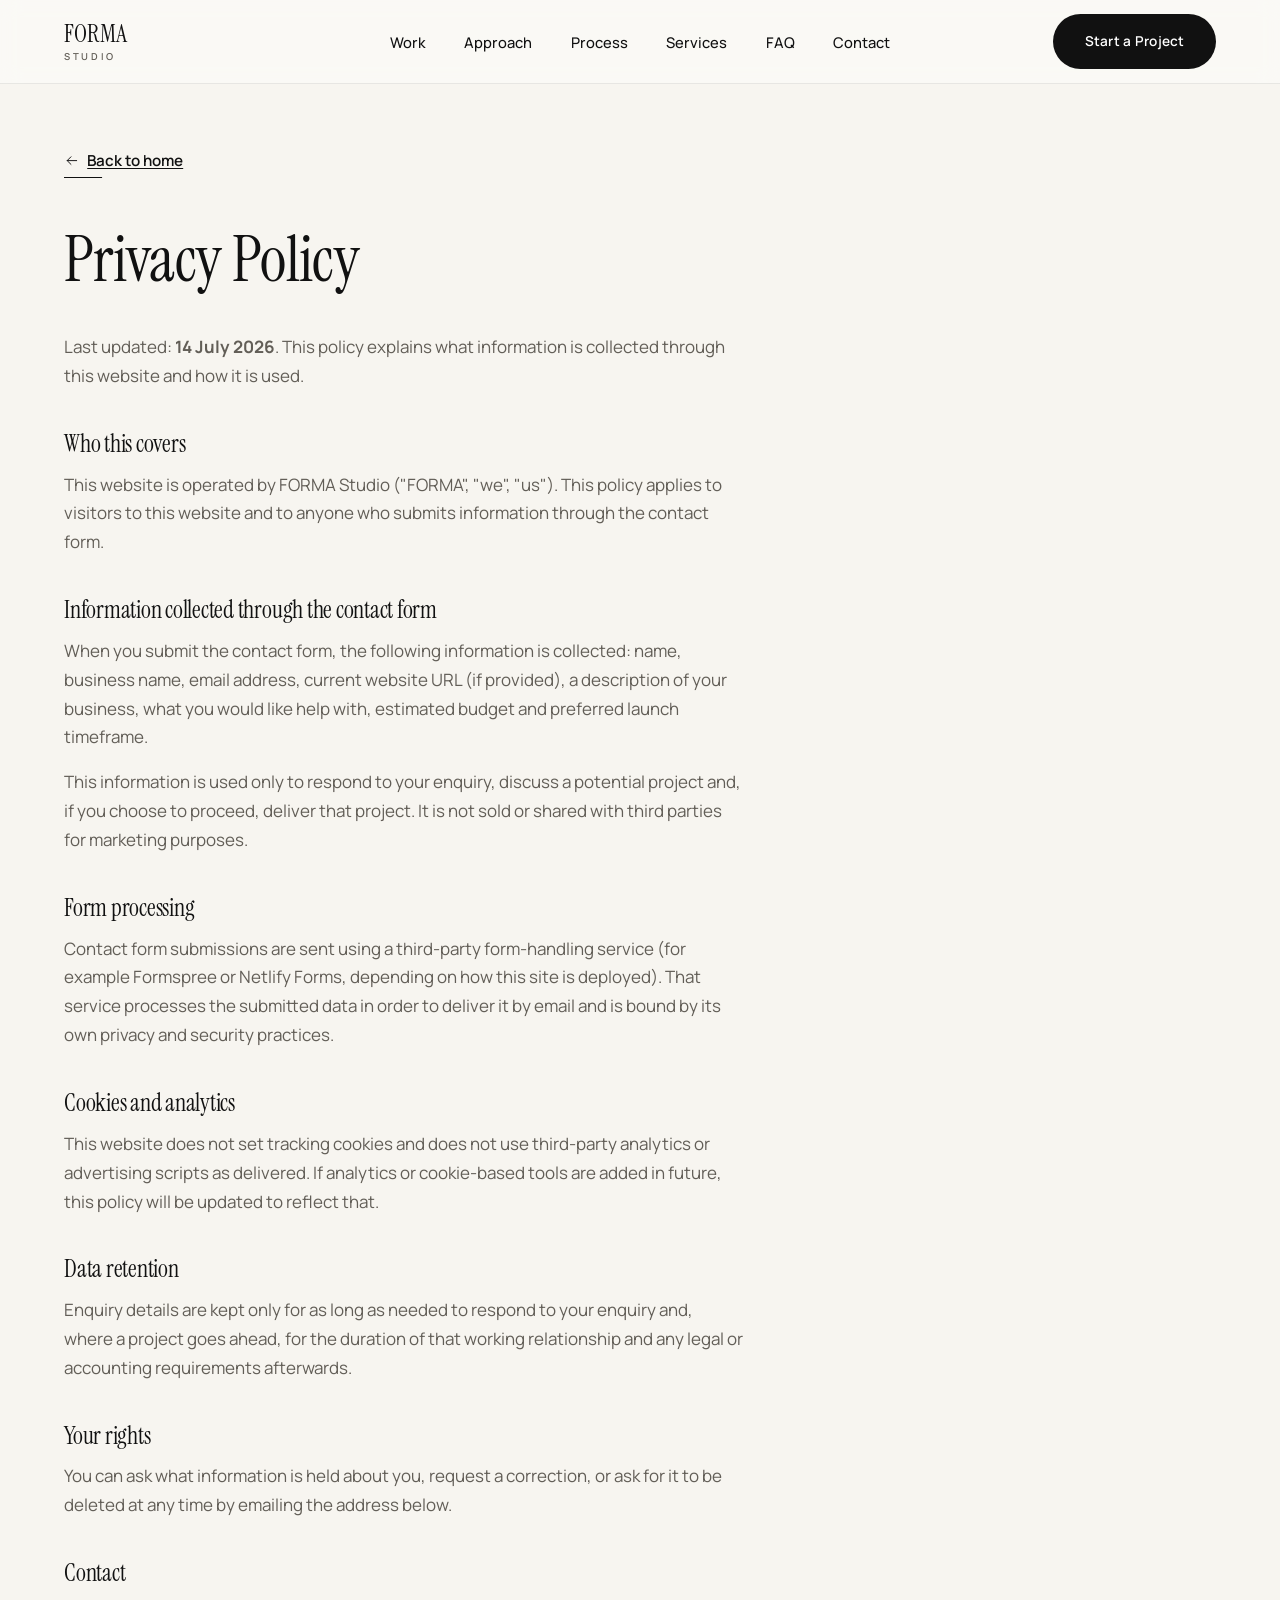
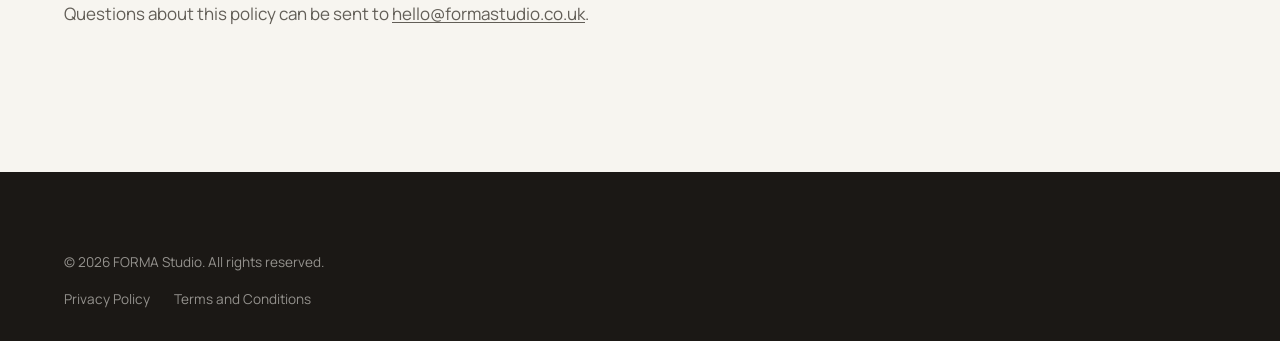
==== privacy.html @ 60ae0080 "Initial commit: FORMA Studio website One-page portfolio site for FORMA Studio, a web design studio." ====
<!doctype html>
<html lang="en">
<head>
  <meta charset="UTF-8">
  <meta name="viewport" content="width=device-width, initial-scale=1">
  <title>Privacy Policy — FORMA Studio</title>
  <meta name="description" content="How FORMA Studio collects and uses information submitted through this website.">
  <link rel="icon" href="data:,">
  <link rel="preconnect" href="https://fonts.googleapis.com">
  <link rel="preconnect" href="https://fonts.gstatic.com" crossorigin>
  <link href="https://fonts.googleapis.com/css2?family=Instrument+Serif:ital@0;1&family=Manrope:wght@400;500;600;700&display=swap" rel="stylesheet">
  <link rel="stylesheet" href="styles/reset.css">
  <link rel="stylesheet" href="styles/variables.css">
  <link rel="stylesheet" href="styles/main.css">
  <link rel="stylesheet" href="styles/responsive.css">
</head>
<body>
  <a class="skip-link" href="#main">Skip to content</a>

  <header class="site-header is-scrolled" data-site-header>
    <div class="container site-header__inner">
      <a href="index.html" class="wordmark">FORMA<span>STUDIO</span></a>
      <nav class="primary-nav" aria-label="Primary">
        <a href="index.html#work">Work</a>
        <a href="index.html#approach">Approach</a>
        <a href="index.html#process">Process</a>
        <a href="index.html#services">Services</a>
        <a href="index.html#faq">FAQ</a>
        <a href="index.html#contact">Contact</a>
      </nav>
      <a href="index.html#contact" class="btn btn-dark header-cta">Start a Project</a>
    </div>
  </header>

  <main id="main" class="legal-page">
    <div class="container">
      <a href="index.html" class="link-underline legal-back">
        <svg viewBox="0 0 24 24" width="16" height="16" fill="none" stroke="currentColor" stroke-width="1.5" stroke-linecap="round" stroke-linejoin="round"><line x1="20" y1="12" x2="5" y2="12"></line><polyline points="11 6 5 12 11 18"></polyline></svg>
        Back to home
      </a>

      <h1>Privacy Policy</h1>
      <p>Last updated: <strong>14 July 2026</strong>. This policy explains what information is collected through this website and how it is used.</p>

      <h2>Who this covers</h2>
      <p>This website is operated by FORMA Studio ("FORMA", "we", "us"). This policy applies to visitors to this website and to anyone who submits information through the contact form.</p>

      <h2>Information collected through the contact form</h2>
      <p>When you submit the contact form, the following information is collected: name, business name, email address, current website URL (if provided), a description of your business, what you would like help with, estimated budget and preferred launch timeframe.</p>
      <p>This information is used only to respond to your enquiry, discuss a potential project and, if you choose to proceed, deliver that project. It is not sold or shared with third parties for marketing purposes.</p>

      <h2>Form processing</h2>
      <p>Contact form submissions are sent using a third-party form-handling service (for example Formspree or Netlify Forms, depending on how this site is deployed). That service processes the submitted data in order to deliver it by email and is bound by its own privacy and security practices. <!-- Update this section if you change the form-handling provider referenced in scripts/main.js --></p>

      <h2>Cookies and analytics</h2>
      <p>This website does not set tracking cookies and does not use third-party analytics or advertising scripts as delivered. If analytics or cookie-based tools are added in future, this policy will be updated to reflect that.</p>

      <h2>Data retention</h2>
      <p>Enquiry details are kept only for as long as needed to respond to your enquiry and, where a project goes ahead, for the duration of that working relationship and any legal or accounting requirements afterwards.</p>

      <h2>Your rights</h2>
      <p>You can ask what information is held about you, request a correction, or ask for it to be deleted at any time by emailing the address below.</p>

      <h2>Contact</h2>
      <p>Questions about this policy can be sent to <a href="mailto:hello@formastudio.co.uk">hello@formastudio.co.uk</a>.</p>
    </div>
  </main>

  <footer class="site-footer">
    <div class="container footer-bottom" style="margin-top: 0; border-top: none; padding-top: 0;">
      <p>© <span data-year>2026</span> FORMA Studio. All rights reserved.</p>
      <div class="footer-legal">
        <a href="privacy.html">Privacy Policy</a>
        <a href="terms.html">Terms and Conditions</a>
      </div>
    </div>
  </footer>

  <script>
    document.querySelector("[data-year]").textContent = String(new Date().getFullYear());
  </script>
</body>
</html>
---- styles/variables.css ----
:root {
  /* Colour system */
  --bg: #f7f5f0;
  --bg-soft: #fbfaf7;
  --surface: #ffffff;
  --text: #111111;
  --text-muted: #625e57;
  --line: rgba(17, 17, 17, 0.14);
  --line-soft: rgba(17, 17, 17, 0.08);
  --warm: #b7a58f;
  --warm-light: #ddd1c2;
  --button-dark: #111111;
  --button-light: #ffffff;

  /* Dark section (used sparingly, e.g. footer accent / final CTA overlay) */
  --ink: #1b1815;
  --ink-soft: #2a2622;

  /* Typography */
  --font-serif: "Instrument Serif", "Iowan Old Style", Georgia, serif;
  --font-sans: "Manrope", -apple-system, BlinkMacSystemFont, "Segoe UI", sans-serif;

  /* Fluid type scale */
  --fs-hero: clamp(3rem, 13vw, 4.8rem);
  --fs-heading: clamp(2.8rem, 4.8vw, 5.2rem);
  --fs-body: 1.0625rem;
  --fs-label: 0.74rem;

  /* Spacing rhythm */
  --space-section: clamp(5rem, 10vw, 9rem);
  --space-gutter: clamp(1.5rem, 5vw, 4rem);
  --container-max: 1440px;

  /* Motion */
  --ease: cubic-bezier(0.22, 1, 0.36, 1);
  --dur-fast: 0.25s;
  --dur-med: 0.5s;
  --dur-slow: 0.9s;

  /* Radius */
  --radius-sm: 4px;
  --radius-md: 8px;
}

@media (min-width: 900px) {
  :root {
    /* Kept shorter than the initial editorial suggestion (7.8rem) so the
       primary CTA still fits within the viewport on common desktop
       heights without scrolling. */
    --fs-hero: clamp(3.4rem, 4.6vw, 5.6rem);
  }
}
---- styles/main.css ----
/* =========================================================
   FORMA Studio — main.css
   Mobile-first base styles. Breakpoint overrides live in
   responsive.css.
   ========================================================= */

@font-face {
  font-family: "Instrument Serif";
  src: local("Instrument Serif");
  font-display: swap;
}

html {
  background: var(--bg);
}

body {
  background: var(--bg);
  color: var(--text);
  font-family: var(--font-sans);
  font-size: var(--fs-body);
  font-weight: 400;
}

.container {
  width: 100%;
  max-width: var(--container-max);
  margin-inline: auto;
  padding-inline: var(--space-gutter);
}

section {
  position: relative;
}

img {
  object-fit: cover;
}

/* ---------- Typography helpers ---------- */

.label {
  display: inline-flex;
  align-items: center;
  gap: 0.6em;
  font-family: var(--font-sans);
  font-size: var(--fs-label);
  font-weight: 600;
  letter-spacing: 0.14em;
  text-transform: uppercase;
  color: var(--text-muted);
}

.label::before {
  content: "";
  width: 1.6em;
  height: 1px;
  background: var(--warm);
  display: inline-block;
}

h1, h2, h3, h4 {
  font-family: var(--font-serif);
  font-weight: 400;
  line-height: 1.05;
  letter-spacing: -0.01em;
}

.serif-italic {
  font-style: italic;
}

.section-heading {
  font-size: var(--fs-heading);
  max-width: 18ch;
}

.section-intro {
  display: flex;
  flex-direction: column;
  gap: 1.5rem;
  margin-bottom: clamp(2.5rem, 6vw, 4.5rem);
}

.section-body {
  max-width: 42ch;
  color: var(--text-muted);
  font-size: 1.05rem;
  line-height: 1.65;
}

/* ---------- Buttons & links ---------- */

.btn {
  display: inline-flex;
  align-items: center;
  justify-content: center;
  gap: 0.6rem;
  padding: 1rem 1.9rem;
  border-radius: 999px;
  font-size: 0.85rem;
  font-weight: 600;
  letter-spacing: 0.02em;
  min-height: 44px;
  white-space: nowrap;
  transition: background-color var(--dur-fast) var(--ease), color var(--dur-fast) var(--ease), transform var(--dur-fast) var(--ease), border-color var(--dur-fast) var(--ease);
  border: 1px solid transparent;
}

.btn svg {
  width: 1.05em;
  height: 1.05em;
  transition: transform var(--dur-fast) var(--ease);
}

.btn:hover svg {
  transform: translateX(3px);
}

.btn-dark {
  background: var(--button-dark);
  color: var(--button-light);
}

.btn-dark:hover {
  background: #2b2b2b;
}

.btn-outline {
  background: transparent;
  color: var(--text);
  border-color: var(--line);
}

.btn-outline:hover {
  border-color: var(--text);
  background: var(--surface);
}

.link-underline {
  position: relative;
  display: inline-flex;
  align-items: center;
  gap: 0.5rem;
  font-weight: 600;
  font-size: 0.95rem;
  padding-block: 0.35rem;
}

.link-underline::after {
  content: "";
  position: absolute;
  left: 0;
  bottom: 0;
  height: 1px;
  width: 100%;
  background: currentColor;
  transform: scaleX(0.32);
  transform-origin: left;
  transition: transform var(--dur-fast) var(--ease);
}

.link-underline:hover::after,
.link-underline:focus-visible::after {
  transform: scaleX(1);
}

.link-underline svg {
  width: 1em;
  height: 1em;
  transition: transform var(--dur-fast) var(--ease);
}

.link-underline:hover svg {
  transform: translateX(3px);
}

/* ---------- Focus states ---------- */

a:focus-visible,
button:focus-visible,
input:focus-visible,
textarea:focus-visible,
select:focus-visible,
[tabindex]:focus-visible {
  outline: 2px solid var(--text);
  outline-offset: 3px;
  border-radius: 2px;
}

.skip-link {
  position: absolute;
  left: 1rem;
  top: -60px;
  background: var(--text);
  color: var(--button-light);
  padding: 0.75rem 1.25rem;
  border-radius: var(--radius-sm);
  z-index: 1000;
  transition: top var(--dur-fast) var(--ease);
}

.skip-link:focus {
  top: 1rem;
}

/* ---------- Reveal-on-scroll ---------- */

.reveal {
  opacity: 0;
  transform: translateY(24px);
  transition: opacity 0.8s var(--ease), transform 0.8s var(--ease);
}

.reveal.is-visible {
  opacity: 1;
  transform: translateY(0);
}

@media (prefers-reduced-motion: reduce) {
  .reveal {
    opacity: 1;
    transform: none;
    transition: none;
  }
}

/* =========================================================
   Header
   ========================================================= */

.site-header {
  position: fixed;
  inset-inline: 0;
  top: 0;
  z-index: 500;
  padding-block: 1.4rem;
  transition: padding-block var(--dur-fast) var(--ease), background-color var(--dur-fast) var(--ease), border-color var(--dur-fast) var(--ease), backdrop-filter var(--dur-fast) var(--ease);
  border-bottom: 1px solid transparent;
}

.site-header.is-scrolled {
  background: rgba(251, 250, 247, 0.82);
  backdrop-filter: blur(10px) saturate(1.1);
  -webkit-backdrop-filter: blur(10px) saturate(1.1);
  border-bottom-color: var(--line-soft);
  padding-block: 0.9rem;
}

.site-header__inner {
  display: flex;
  align-items: center;
  justify-content: space-between;
  gap: 1rem;
}

.wordmark {
  font-family: var(--font-serif);
  font-size: 1.5rem;
  line-height: 1;
  letter-spacing: 0.01em;
}

.wordmark span {
  display: block;
  font-family: var(--font-sans);
  font-size: 0.6rem;
  font-weight: 600;
  letter-spacing: 0.28em;
  color: var(--text-muted);
  margin-top: 0.35rem;
}

.primary-nav {
  display: none;
}

.header-cta {
  display: none;
}

.menu-toggle {
  display: inline-flex;
  align-items: center;
  justify-content: center;
  width: 44px;
  height: 44px;
  color: var(--text);
}

.menu-toggle svg {
  width: 22px;
  height: 22px;
}

/* ---------- Mobile menu ---------- */

.mobile-menu {
  position: fixed;
  inset: 0;
  z-index: 900;
  background: var(--bg-soft);
  display: flex;
  flex-direction: column;
  justify-content: space-between;
  padding: 1.4rem var(--space-gutter) 2.5rem;
  transform: translateY(-100%);
  visibility: hidden;
  pointer-events: none;
  transition: transform var(--dur-med) var(--ease), visibility 0s linear var(--dur-med);
}

.mobile-menu.is-open {
  transform: translateY(0);
  visibility: visible;
  pointer-events: auto;
  transition: transform var(--dur-med) var(--ease), visibility 0s linear 0s;
}

@media (prefers-reduced-motion: reduce) {
  .mobile-menu {
    transition: none;
  }
}

.mobile-menu__top {
  display: flex;
  align-items: center;
  justify-content: space-between;
}

.mobile-menu__close {
  width: 44px;
  height: 44px;
  display: inline-flex;
  align-items: center;
  justify-content: center;
}

.mobile-menu__close svg {
  width: 22px;
  height: 22px;
}

.mobile-menu__nav {
  display: flex;
  flex-direction: column;
  align-items: flex-start;
  gap: 0.4rem;
  margin-block: auto;
  padding-block: 2rem;
}

.mobile-menu__nav a {
  font-family: var(--font-serif);
  font-size: clamp(2.2rem, 10vw, 3rem);
  padding-block: 0.3rem;
  display: inline-block;
}

.mobile-menu__foot {
  display: flex;
  flex-direction: column;
  align-items: flex-start;
  gap: 1.5rem;
  border-top: 1px solid var(--line-soft);
  padding-top: 1.75rem;
}

.mobile-menu__email {
  font-size: 1.05rem;
  font-weight: 600;
}

body.menu-open {
  overflow: hidden;
}

/* =========================================================
   Hero
   ========================================================= */

.hero {
  position: relative;
  padding-top: clamp(5.5rem, 14vw, 7rem);
  padding-bottom: clamp(2rem, 6vw, 3rem);
  overflow: hidden;
  min-height: 90svh;
  display: flex;
  align-items: center;
}

.hero__grid {
  display: flex;
  flex-direction: column;
  gap: clamp(2rem, 6vw, 3rem);
  width: 100%;
}

.hero__copy {
  position: relative;
  z-index: 3;
  display: flex;
  flex-direction: column;
  align-items: flex-start;
  gap: 1.25rem;
}

.hero__headline {
  font-size: var(--fs-hero);
  line-height: 1.02;
}

.hero__body {
  max-width: 34ch;
  color: var(--text-muted);
  font-size: 1.1rem;
  line-height: 1.6;
}

.hero__actions {
  display: flex;
  flex-direction: column;
  align-items: flex-start;
  gap: 1.25rem;
  margin-top: 0.5rem;
}

.hero__visual {
  position: relative;
  z-index: 1;
  width: 100%;
}

.hero__branch {
  position: absolute;
  top: -12%;
  left: -18%;
  width: 145%;
  max-width: none;
  opacity: 0.4;
  mix-blend-mode: multiply;
  pointer-events: none;
  z-index: 0;
  will-change: transform;
  transition: transform 0.6s var(--ease);
  /* Fade the edges so the section's overflow:hidden boundary never
     shows as a hard cut through the texture. */
  -webkit-mask-image: linear-gradient(to bottom, transparent, black 18%, black 82%, transparent);
  mask-image: linear-gradient(to bottom, transparent, black 18%, black 82%, transparent);
}

/* Hero visual: project screenshots presented as a leaning framed
   print, rather than a device mockup. */

.hero-plate {
  position: relative;
  width: 100%;
}

.hero-plate__frame {
  position: relative;
  z-index: 1;
  background: var(--surface);
  padding: 12px;
  border-radius: var(--radius-md);
  border: 1px solid var(--line-soft);
  box-shadow: 0 40px 70px -36px rgba(17, 17, 17, 0.32), 0 10px 24px -14px rgba(17, 17, 17, 0.16);
  transform: rotate(-0.6deg);
  transition: transform 0.9s var(--ease);
}

.hero-plate__inner {
  position: relative;
  width: 100%;
  aspect-ratio: 1920 / 1200;
  overflow: hidden;
  border-radius: calc(var(--radius-md) - 4px);
  background: #0c0c0c;
}

.hero-plate__slide {
  position: absolute;
  inset: 0;
  width: 100%;
  height: 100%;
  object-fit: cover;
  opacity: 0;
  transform: scale(1.02) translateY(6px);
  transition: opacity 0.9s var(--ease), transform 0.9s var(--ease);
}

.hero-plate__slide.is-active {
  opacity: 1;
  transform: scale(1) translateY(0);
  animation: plate-drift 4s linear forwards;
}

@keyframes plate-drift {
  from { transform: scale(1) translateY(0); }
  to { transform: scale(1.012) translateY(0); }
}

@media (prefers-reduced-motion: reduce) {
  .hero-plate__slide.is-active {
    animation: none;
  }
}

.hero-plate__caption {
  margin-top: 1.25rem;
  font-size: 0.85rem;
  color: var(--text-muted);
  min-height: 1.4em;
}

.hero-plate__caption .hero-plate__caption-name {
  font-family: var(--font-serif);
  font-style: italic;
  color: var(--text);
  font-size: 1.15em;
  margin-right: 0.4em;
}

.carousel-dots {
  display: flex;
  gap: 0.6rem;
  margin-top: 1.5rem;
  justify-content: center;
}

.carousel-dots button {
  width: 44px;
  height: 44px;
  display: inline-flex;
  align-items: center;
  justify-content: center;
}

.carousel-dots button span {
  width: 7px;
  height: 7px;
  border-radius: 50%;
  background: var(--line);
  transition: background-color var(--dur-fast) var(--ease), transform var(--dur-fast) var(--ease);
  display: block;
}

.carousel-dots button[aria-current="true"] span {
  background: var(--text);
  transform: scale(1.3);
}

/* =========================================================
   Selected Work / Portfolio
   ========================================================= */

.work-section {
  padding-block: var(--space-section);
}

.work-header {
  display: flex;
  flex-direction: column;
  gap: 2rem;
  margin-bottom: clamp(2.5rem, 6vw, 3.5rem);
}

.work-nav {
  display: none;
}

.work-track-wrap {
  position: relative;
  max-width: var(--container-max);
  margin-inline: auto;
  padding-inline: var(--space-gutter);
}

.work-track {
  display: flex;
  flex-direction: column;
  gap: 2.75rem;
}

.work-card {
  position: relative;
  display: block;
  color: inherit;
}

.work-card__media {
  position: relative;
  overflow: hidden;
  border-radius: var(--radius-md);
  background: var(--surface);
  border: 1px solid var(--line-soft);
}

.work-card__media img {
  width: 100%;
  height: 100%;
  object-fit: cover;
  transition: transform 0.7s var(--ease);
}

.work-card:hover .work-card__media img {
  transform: scale(1.035);
}

.work-card--desktop .work-card__media {
  aspect-ratio: 16 / 10;
}

.work-card--mobile .work-card__media {
  aspect-ratio: 3 / 4;
  max-width: 78%;
}

.work-card__meta {
  display: flex;
  align-items: flex-end;
  justify-content: space-between;
  gap: 1rem;
  margin-top: 1.1rem;
}

.work-card__index {
  font-family: var(--font-serif);
  font-size: 1.3rem;
  color: var(--warm);
}

.work-card__title {
  font-family: var(--font-serif);
  font-size: 1.6rem;
  margin-top: 0.2rem;
  transition: transform var(--dur-fast) var(--ease);
}

.work-card:hover .work-card__title {
  transform: translateX(4px);
}

.work-card__industry {
  color: var(--text-muted);
  font-size: 0.92rem;
  margin-top: 0.15rem;
}

.work-card__tag {
  font-size: var(--fs-label);
  letter-spacing: 0.1em;
  text-transform: uppercase;
  color: var(--text-muted);
  margin-top: 0.5rem;
  display: block;
}

.work-card__arrow {
  width: 44px;
  height: 44px;
  border-radius: 50%;
  border: 1px solid var(--line);
  display: inline-flex;
  align-items: center;
  justify-content: center;
  flex-shrink: 0;
  transition: transform var(--dur-fast) var(--ease), border-color var(--dur-fast) var(--ease), background-color var(--dur-fast) var(--ease);
}

.work-card__arrow svg {
  width: 18px;
  height: 18px;
}

.work-card:hover .work-card__arrow {
  transform: translateX(3px);
  border-color: var(--text);
  background: var(--text);
  color: var(--button-light);
}

/* =========================================================
   Approach
   ========================================================= */

.approach-section {
  padding-block: var(--space-section);
  background: var(--bg-soft);
  position: relative;
}

.approach-texture {
  position: absolute;
  inset: 0;
  opacity: 0.05;
  object-fit: cover;
  pointer-events: none;
}

.approach-grid {
  position: relative;
  display: flex;
  flex-direction: column;
  gap: 3rem;
}

.approach-statement {
  max-width: 26ch;
}

.approach-statement .section-body {
  margin-top: 1.5rem;
}

.approach-list {
  display: flex;
  flex-direction: column;
}

.approach-item {
  display: flex;
  gap: 1.5rem;
  padding-block: 1.75rem;
  border-top: 1px solid var(--line-soft);
}

.approach-item:last-child {
  border-bottom: 1px solid var(--line-soft);
}

.approach-item__index {
  font-family: var(--font-serif);
  font-size: 1.4rem;
  color: var(--warm);
  min-width: 2.4ch;
}

.approach-item__title {
  font-family: var(--font-serif);
  font-size: 1.3rem;
  margin-bottom: 0.4rem;
  display: flex;
  align-items: center;
  gap: 0.6rem;
}

.approach-item__icon {
  display: inline-flex;
  color: var(--warm);
  flex-shrink: 0;
}

.approach-item__icon svg {
  width: 18px;
  height: 18px;
}

.approach-item__text {
  color: var(--text-muted);
  max-width: 40ch;
}

/* =========================================================
   Visual proof / collage
   ========================================================= */

.proof-section {
  padding-block: var(--space-section);
  overflow: hidden;
}

.proof-intro {
  display: flex;
  flex-direction: column;
  gap: 1.5rem;
  max-width: 40rem;
  margin-bottom: clamp(3rem, 8vw, 5rem);
}

.section-body--wide {
  max-width: 52ch;
}

.proof-collage {
  position: relative;
  display: flex;
  flex-direction: column;
  gap: 1.75rem;
}

.proof-collage__item {
  position: relative;
  border-radius: var(--radius-md);
  overflow: hidden;
  box-shadow: 0 30px 60px -30px rgba(17, 17, 17, 0.28);
  border: 1px solid var(--line-soft);
}

.proof-collage__item img {
  width: 100%;
  display: block;
}

.proof-branch {
  position: absolute;
  top: -10%;
  right: -20%;
  width: 90%;
  opacity: 0.28;
  mix-blend-mode: multiply;
  pointer-events: none;
  z-index: -1;
}

/* =========================================================
   Process
   ========================================================= */

.process-section {
  padding-block: var(--space-section);
}

.process-timeline {
  display: flex;
  flex-direction: column;
}

.process-step {
  display: flex;
  gap: 1.5rem;
  position: relative;
  padding-bottom: 2.75rem;
}

.process-step::before {
  content: "";
  position: absolute;
  left: 22px;
  top: 52px;
  bottom: 0;
  width: 1px;
  background: var(--line);
}

.process-step:last-child::before {
  display: none;
}

.process-step:last-child {
  padding-bottom: 0;
}

.process-step__marker {
  width: 44px;
  height: 44px;
  border-radius: 50%;
  border: 1px solid var(--line);
  display: flex;
  align-items: center;
  justify-content: center;
  font-family: var(--font-serif);
  font-size: 1.1rem;
  flex-shrink: 0;
  background: var(--bg);
  z-index: 1;
}

.process-step__title {
  font-family: var(--font-serif);
  font-size: 1.5rem;
  margin-bottom: 0.4rem;
  display: flex;
  align-items: center;
  gap: 0.6rem;
}

.process-step__icon {
  display: inline-flex;
  color: var(--warm);
  flex-shrink: 0;
}

.process-step__icon svg {
  width: 17px;
  height: 17px;
}

.process-step__text {
  color: var(--text-muted);
  max-width: 46ch;
}

/* =========================================================
   Services
   ========================================================= */

.services-section {
  padding-block: var(--space-section);
  background: var(--bg-soft);
}

.services-columns {
  display: flex;
  flex-direction: column;
  gap: 0;
}

.services-list {
  border-top: 1px solid var(--line-soft);
}

.services-list li {
  padding: 1.15rem 0;
  border-bottom: 1px solid var(--line-soft);
  display: flex;
  align-items: center;
  justify-content: space-between;
  font-family: var(--font-serif);
  font-size: 1.25rem;
  gap: 1rem;
}

.services-list li span {
  font-family: var(--font-sans);
  font-size: var(--fs-label);
  color: var(--text-muted);
  letter-spacing: 0.06em;
}

.services-note {
  margin-top: 2rem;
  color: var(--text-muted);
  max-width: 48ch;
  font-size: 0.95rem;
}

/* =========================================================
   Working together
   ========================================================= */

.together-section {
  padding-block: var(--space-section);
}

.together-grid {
  display: flex;
  flex-direction: column;
  gap: 3rem;
}

.together-item {
  border-top: 1px solid var(--line-soft);
  padding-top: 2rem;
}

.together-item:last-child {
  border-bottom: 1px solid var(--line-soft);
  padding-bottom: 2rem;
}

.together-item__title {
  font-family: var(--font-serif);
  font-size: clamp(1.8rem, 3vw, 2.4rem);
  max-width: 16ch;
  margin-bottom: 0.75rem;
}

.together-item__text {
  color: var(--text-muted);
  max-width: 44ch;
  font-size: 1.05rem;
}

/* =========================================================
   FAQ
   ========================================================= */

.faq-section {
  padding-block: var(--space-section);
  background: var(--bg-soft);
}

.faq-list {
  border-top: 1px solid var(--line-soft);
  max-width: 52rem;
}

.faq-item {
  border-bottom: 1px solid var(--line-soft);
}

.faq-item__question {
  width: 100%;
  display: flex;
  align-items: center;
  justify-content: space-between;
  gap: 1.5rem;
  padding-block: 1.5rem;
  text-align: left;
  font-family: var(--font-serif);
  font-size: 1.25rem;
  min-height: 44px;
}

.faq-item__icon {
  width: 32px;
  height: 32px;
  border-radius: 50%;
  border: 1px solid var(--line);
  display: inline-flex;
  align-items: center;
  justify-content: center;
  flex-shrink: 0;
  transition: transform var(--dur-fast) var(--ease), background-color var(--dur-fast) var(--ease), color var(--dur-fast) var(--ease);
}

.faq-item__icon svg {
  width: 16px;
  height: 16px;
  transition: transform var(--dur-fast) var(--ease);
}

.faq-item__question[aria-expanded="true"] .faq-item__icon {
  background: var(--text);
  color: var(--button-light);
}

.faq-item__question[aria-expanded="true"] .faq-item__icon svg {
  transform: rotate(180deg);
}

.faq-item__panel {
  display: grid;
  grid-template-rows: 0fr;
  transition: grid-template-rows var(--dur-med) var(--ease);
}

.faq-item__panel[data-open="true"] {
  grid-template-rows: 1fr;
}

.faq-item__panel-inner {
  overflow: hidden;
}

.faq-item__answer {
  color: var(--text-muted);
  max-width: 60ch;
  padding-bottom: 1.6rem;
  font-size: 1rem;
  line-height: 1.65;
}

@media (prefers-reduced-motion: reduce) {
  .faq-item__panel {
    transition: none;
  }
}

/* =========================================================
   Final CTA
   ========================================================= */

.cta-section {
  padding-block: var(--space-section);
  overflow: hidden;
}

.cta-grid {
  display: flex;
  flex-direction: column;
  gap: 3rem;
}

.cta-copy {
  display: flex;
  flex-direction: column;
  gap: 1.5rem;
  align-items: flex-start;
}

.cta-heading {
  font-size: var(--fs-heading);
}

.cta-body {
  max-width: 40ch;
  color: var(--text-muted);
  font-size: 1.1rem;
}

.cta-email {
  font-family: var(--font-serif);
  font-size: 1.4rem;
}

.cta-visual {
  position: relative;
  border-radius: var(--radius-md);
  overflow: hidden;
}

.cta-visual img {
  width: 100%;
  display: block;
}

/* ---------- Contact form ---------- */

.contact-form-intro {
  max-width: 50rem;
  margin-inline: auto;
  margin-top: clamp(3.5rem, 8vw, 5rem);
  padding-top: clamp(3rem, 7vw, 4rem);
  border-top: 1px solid var(--line-soft);
  text-align: center;
}

.contact-form-intro .label {
  justify-content: center;
}

.contact-form-heading {
  font-family: var(--font-serif);
  font-size: clamp(1.8rem, 3vw, 2.4rem);
  margin-top: 0.75rem;
}

.contact-form {
  margin-top: 2rem;
  margin-inline: auto;
  max-width: 50rem;
  background: var(--surface);
  border: 1px solid var(--line-soft);
  border-radius: var(--radius-md);
  padding: clamp(1.5rem, 4vw, 2.75rem);
  box-shadow: 0 30px 60px -40px rgba(17, 17, 17, 0.18);
  display: grid;
  grid-template-columns: 1fr;
  gap: 1.4rem;
}

.form-row {
  display: grid;
  grid-template-columns: 1fr;
  gap: 1.4rem;
}

.form-field {
  display: flex;
  flex-direction: column;
  gap: 0.5rem;
}

.form-field label {
  font-size: 0.85rem;
  font-weight: 600;
  letter-spacing: 0.02em;
}

.form-field .optional {
  color: var(--text-muted);
  font-weight: 400;
}

.form-field input,
.form-field textarea,
.form-field select {
  background: var(--bg-soft);
  border: 1px solid var(--line);
  border-radius: var(--radius-sm);
  padding: 0.85rem 1rem;
  min-height: 48px;
  font-size: 1rem;
  width: 100%;
  transition: border-color var(--dur-fast) var(--ease), background-color var(--dur-fast) var(--ease);
}

.form-field textarea {
  min-height: 110px;
  resize: vertical;
}

.form-field input:focus,
.form-field textarea:focus,
.form-field select:focus {
  background: var(--surface);
  border-color: var(--text);
}

.form-field.has-error input,
.form-field.has-error textarea,
.form-field.has-error select {
  border-color: #9c3b2e;
}

.form-error {
  font-size: 0.82rem;
  color: #9c3b2e;
  display: none;
}

.form-field.has-error .form-error {
  display: block;
}

.budget-group {
  display: flex;
  flex-wrap: wrap;
  gap: 0.6rem;
}

.budget-group input[type="radio"] {
  position: absolute;
  opacity: 0;
  width: 1px;
  height: 1px;
}

.budget-group label {
  border: 1px solid var(--line);
  border-radius: 999px;
  padding: 0.6rem 1.1rem;
  font-size: 0.85rem;
  font-weight: 500;
  cursor: pointer;
  min-height: 44px;
  display: inline-flex;
  align-items: center;
  transition: border-color var(--dur-fast) var(--ease), background-color var(--dur-fast) var(--ease);
}

.budget-group input[type="radio"]:checked + label {
  border-color: var(--text);
  background: var(--text);
  color: var(--button-light);
}

.budget-group input[type="radio"]:focus-visible + label {
  outline: 2px solid var(--text);
  outline-offset: 2px;
}

.honeypot-field {
  position: absolute;
  left: -9999px;
  width: 1px;
  height: 1px;
  overflow: hidden;
}

.form-submit-row {
  display: flex;
  flex-direction: column;
  align-items: flex-start;
  gap: 1.1rem;
  margin-top: 0.5rem;
}

.form-status {
  display: none;
  align-items: flex-start;
  gap: 0.65rem;
  width: 100%;
  font-size: 0.92rem;
  line-height: 1.55;
  padding: 0.9rem 1.1rem;
  border-radius: var(--radius-sm);
  border: 1px solid var(--line-soft);
  background: var(--bg-soft);
  color: var(--text-muted);
}

.form-status:not(:empty) {
  display: flex;
}

.form-status svg {
  width: 18px;
  height: 18px;
  flex-shrink: 0;
  margin-top: 0.1em;
}

.form-status[data-state="loading"] svg {
  animation: spin 0.9s linear infinite;
}

.form-status[data-state="error"] {
  color: #9c3b2e;
  background: rgba(156, 59, 46, 0.07);
  border-color: rgba(156, 59, 46, 0.22);
}

.form-status[data-state="success"] {
  color: #3c5c3a;
  background: rgba(60, 92, 58, 0.08);
  border-color: rgba(60, 92, 58, 0.24);
}

@media (prefers-reduced-motion: reduce) {
  .form-status[data-state="loading"] svg {
    animation: none;
  }
}

.btn[disabled] {
  opacity: 0.6;
  cursor: progress;
}

@keyframes spin {
  to { transform: rotate(360deg); }
}

/* =========================================================
   Footer
   ========================================================= */

.site-footer {
  background: var(--ink);
  color: rgba(247, 245, 240, 0.86);
  padding-block: clamp(3.5rem, 8vw, 5rem) 2rem;
}

.footer-grid {
  display: flex;
  flex-direction: column;
  gap: 3rem;
}

.footer-brand .wordmark {
  color: #fff;
}

.footer-brand .wordmark span {
  color: rgba(247, 245, 240, 0.55);
}

.footer-tagline {
  margin-top: 1rem;
  color: rgba(247, 245, 240, 0.6);
  max-width: 32ch;
}

.footer-nav {
  display: flex;
  flex-direction: column;
  gap: 0.85rem;
}

.footer-nav a {
  font-size: 0.98rem;
  transition: opacity var(--dur-fast) var(--ease);
}

.footer-nav a:hover {
  opacity: 0.7;
}

.footer-social {
  display: flex;
  gap: 0.9rem;
}

.footer-social a {
  width: 44px;
  height: 44px;
  border: 1px solid rgba(247, 245, 240, 0.25);
  border-radius: 50%;
  display: inline-flex;
  align-items: center;
  justify-content: center;
  transition: border-color var(--dur-fast) var(--ease), background-color var(--dur-fast) var(--ease);
}

.footer-social a:hover {
  border-color: rgba(247, 245, 240, 0.7);
  background: rgba(247, 245, 240, 0.08);
}

.footer-social svg {
  width: 18px;
  height: 18px;
}

.footer-contact {
  color: rgba(247, 245, 240, 0.75);
  font-size: 0.95rem;
  line-height: 1.8;
}

.footer-bottom {
  display: flex;
  flex-direction: column;
  gap: 1rem;
  border-top: 1px solid rgba(247, 245, 240, 0.14);
  margin-top: 3rem;
  padding-top: 1.75rem;
  font-size: 0.85rem;
  color: rgba(247, 245, 240, 0.55);
}

.footer-legal {
  display: flex;
  gap: 1.5rem;
}

.footer-legal a:hover {
  color: #fff;
}

/* =========================================================
   Legal pages (privacy / terms)
   ========================================================= */

.legal-page {
  padding-top: clamp(7rem, 18vw, 9rem);
  padding-bottom: var(--space-section);
}

.legal-page h1 {
  font-size: clamp(2.6rem, 6vw, 4rem);
  margin-bottom: 2.5rem;
}

.legal-page h2 {
  font-size: 1.5rem;
  margin-top: 2.5rem;
  margin-bottom: 0.9rem;
}

.legal-page p,
.legal-page li {
  color: var(--text-muted);
  max-width: 68ch;
  margin-bottom: 1rem;
  line-height: 1.7;
}

.legal-page ul {
  list-style: disc;
  padding-left: 1.4rem;
}

.legal-page a {
  text-decoration: underline;
  text-underline-offset: 2px;
}

.legal-back {
  margin-bottom: 3rem;
  display: inline-flex;
}
---- styles/responsive.css ----
/* =========================================================
   FORMA Studio — responsive.css
   Breakpoint overrides on top of the mobile-first base in
   main.css.
   ========================================================= */

/* ---------- Small phones: tighten gutters ---------- */
@media (max-width: 380px) {
  .hero__headline {
    font-size: clamp(2.6rem, 15vw, 3.4rem);
  }
}

/* ---------- Tablet and up (768px) ---------- */
@media (min-width: 768px) {
  .form-row {
    grid-template-columns: 1fr 1fr;
  }

  .work-card--mobile .work-card__media {
    max-width: 55%;
  }

  .hero__actions {
    flex-direction: row;
    align-items: center;
  }

  .services-columns {
    flex-direction: row;
    gap: 3rem;
  }

  .services-list {
    flex: 1;
  }
}

/* ---------- Desktop (1024px) ---------- */
@media (min-width: 1024px) {
  .site-header__inner {
    display: grid;
    grid-template-columns: 1fr auto 1fr;
    align-items: center;
  }

  .primary-nav {
    display: flex;
    justify-self: center;
    gap: 2.4rem;
  }

  .primary-nav a {
    position: relative;
    font-size: 0.92rem;
    font-weight: 500;
    padding-block: 0.3rem;
  }

  .primary-nav a::after {
    content: "";
    position: absolute;
    left: 0;
    bottom: 0;
    height: 1px;
    width: 100%;
    background: currentColor;
    transform: scaleX(0);
    transform-origin: right;
    transition: transform var(--dur-fast) var(--ease);
  }

  .primary-nav a:hover::after,
  .primary-nav a:focus-visible::after {
    transform: scaleX(1);
    transform-origin: left;
  }

  .header-cta {
    display: inline-flex;
    justify-self: end;
  }

  .menu-toggle {
    display: none;
  }

  /* Hero: split layout */
  .hero__grid {
    flex-direction: row;
    align-items: center;
  }

  .hero__copy {
    width: 47%;
    flex-shrink: 0;
  }

  .hero__visual {
    width: 53%;
  }

  .hero-plate {
    width: 112%;
    margin-left: -6%;
  }

  .hero__branch {
    top: -20%;
    left: -30%;
    width: 130%;
  }

  /* Work gallery: horizontal scroll with nav buttons */
  .work-header {
    flex-direction: row;
    align-items: flex-end;
    justify-content: space-between;
  }

  .work-nav {
    display: flex;
    gap: 0.75rem;
    flex-shrink: 0;
  }

  .work-nav button {
    width: 52px;
    height: 52px;
    border-radius: 50%;
    border: 1px solid var(--line);
    display: inline-flex;
    align-items: center;
    justify-content: center;
    transition: border-color var(--dur-fast) var(--ease), background-color var(--dur-fast) var(--ease), color var(--dur-fast) var(--ease);
  }

  .work-nav button svg {
    width: 18px;
    height: 18px;
  }

  .work-nav button:hover:not(:disabled) {
    border-color: var(--text);
    background: var(--text);
    color: var(--button-light);
  }

  .work-nav button:disabled {
    opacity: 0.3;
    cursor: default;
  }

  .work-track {
    flex-direction: row;
    overflow-x: auto;
    scroll-snap-type: x proximity;
    scroll-behavior: smooth;
    gap: 2rem;
    padding-bottom: 1rem;
    scrollbar-width: none;
  }

  .work-track::-webkit-scrollbar {
    display: none;
  }

  .work-card {
    scroll-snap-align: start;
    flex-shrink: 0;
  }

  .work-card--desktop.work-card--lg {
    width: 32vw;
    min-width: 420px;
  }

  .work-card--desktop.work-card--md {
    width: 26vw;
    min-width: 340px;
  }

  .work-card--mobile {
    width: 15vw;
    min-width: 220px;
  }

  .work-card--mobile .work-card__media {
    max-width: 100%;
  }

  /* Approach: statement left, list right */
  .approach-grid {
    flex-direction: row;
    gap: 5rem;
  }

  .approach-statement {
    width: 34%;
    flex-shrink: 0;
    position: sticky;
    top: 8rem;
    align-self: flex-start;
  }

  .approach-list {
    flex: 1;
  }

  /* Proof collage: overlapping arrangement.
     Each item is absolutely positioned by percentage within a
     fixed-height stage, with object-fit:cover filling its box —
     this keeps the layout deterministic regardless of each
     screenshot's own aspect ratio (a CSS Grid with auto-sized rows
     driven by intrinsic image height produced unpredictable gaps
     and overlap here, so it's avoided). */
  .proof-collage {
    display: block;
    position: relative;
    height: clamp(460px, 40vw, 620px);
  }

  .proof-collage__item {
    position: absolute;
    margin: 0;
  }

  .proof-collage__item img {
    height: 100%;
    object-fit: cover;
  }

  .proof-collage__item--1 {
    left: 0%;
    top: 0%;
    width: 44%;
    height: 60%;
    transform: rotate(-1deg);
    z-index: 2;
  }

  .proof-collage__item--2 {
    left: 33%;
    top: 24%;
    width: 46%;
    height: 58%;
    transform: rotate(1deg);
    z-index: 3;
  }

  .proof-collage__item--3 {
    left: 66%;
    top: 0%;
    width: 34%;
    height: 40%;
    transform: rotate(0.6deg);
    z-index: 1;
  }

  .proof-collage__item--4 {
    left: 9%;
    top: 66%;
    width: 36%;
    height: 34%;
    transform: rotate(0.8deg);
    z-index: 1;
  }

  .proof-collage__item--5 {
    display: block;
    left: 66%;
    top: 50%;
    width: 34%;
    height: 44%;
    transform: rotate(-0.7deg);
    z-index: 2;
  }

  /* Process: horizontal timeline */
  .process-timeline {
    flex-direction: row;
  }

  .process-step {
    flex-direction: column;
    padding-bottom: 0;
    padding-right: 2.5rem;
    flex: 1;
  }

  .process-step::before {
    left: 52px;
    right: 0;
    top: 22px;
    bottom: auto;
    width: auto;
    height: 1px;
  }

  .process-step__body {
    margin-top: 1.5rem;
  }

  /* Working together: 3 columns */
  .together-grid {
    flex-direction: row;
  }

  .together-item {
    flex: 1;
    border-top: 1px solid var(--line-soft);
    padding-right: 2rem;
  }

  .together-item:last-child {
    border-bottom: none;
    padding-bottom: 0;
  }

  /* Final CTA split */
  .cta-grid {
    flex-direction: row;
    align-items: center;
  }

  .cta-copy {
    width: 46%;
    flex-shrink: 0;
  }

  .cta-visual {
    width: 54%;
  }
}

/* ---------- Wide desktop (1280px) ---------- */
@media (min-width: 1280px) {
  .work-card--desktop.work-card--lg {
    min-width: 460px;
  }

  .work-card--desktop.work-card--md {
    min-width: 380px;
  }

  .work-card--mobile {
    min-width: 240px;
  }
}
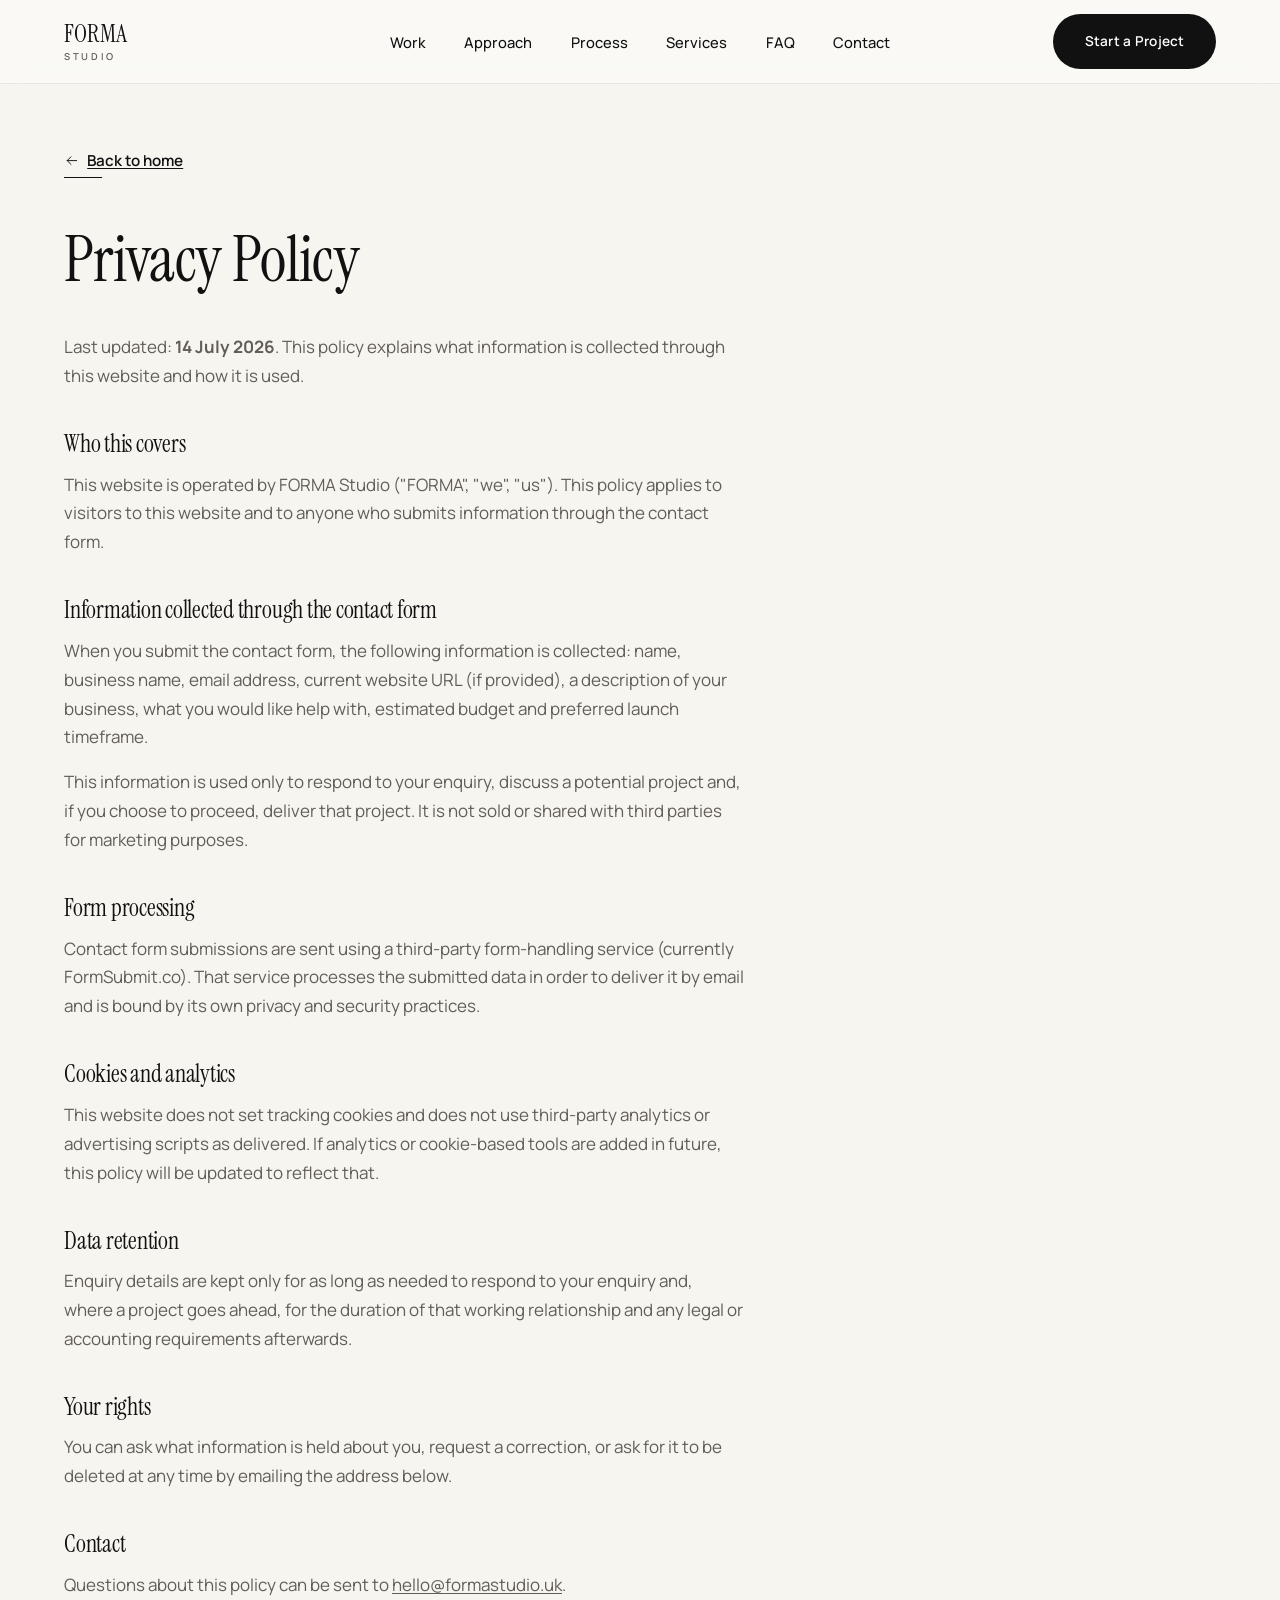
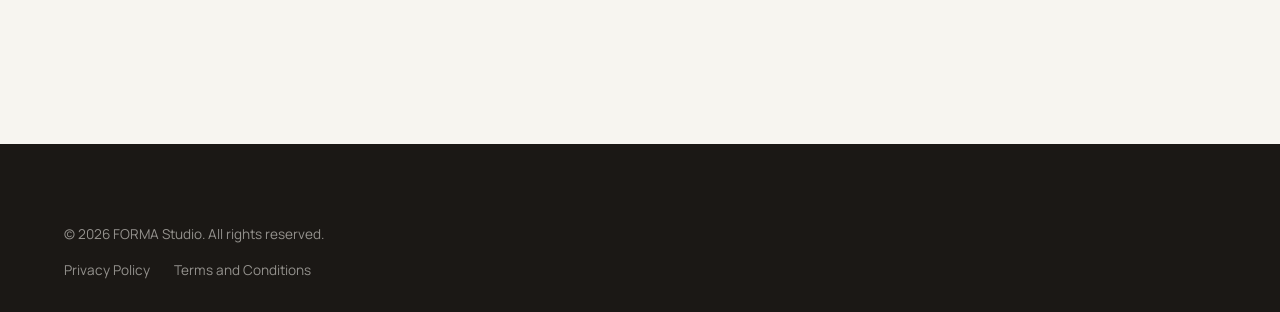
==== commit a65b1763: "Send contact form directly via FormSubmit.co, update email to .uk - Form now POSTs to FormSubmit.co'" ====
--- a/privacy.html
+++ b/privacy.html
@@ -50,7 +50,7 @@
       <p>This information is used only to respond to your enquiry, discuss a potential project and, if you choose to proceed, deliver that project. It is not sold or shared with third parties for marketing purposes.</p>
 
       <h2>Form processing</h2>
-      <p>Contact form submissions are sent using a third-party form-handling service (for example Formspree or Netlify Forms, depending on how this site is deployed). That service processes the submitted data in order to deliver it by email and is bound by its own privacy and security practices. <!-- Update this section if you change the form-handling provider referenced in scripts/main.js --></p>
+      <p>Contact form submissions are sent using a third-party form-handling service (currently FormSubmit.co). That service processes the submitted data in order to deliver it by email and is bound by its own privacy and security practices. <!-- Update this section if you change the form-handling provider referenced in scripts/main.js --></p>
 
       <h2>Cookies and analytics</h2>
       <p>This website does not set tracking cookies and does not use third-party analytics or advertising scripts as delivered. If analytics or cookie-based tools are added in future, this policy will be updated to reflect that.</p>
@@ -62,7 +62,7 @@
       <p>You can ask what information is held about you, request a correction, or ask for it to be deleted at any time by emailing the address below.</p>
 
       <h2>Contact</h2>
-      <p>Questions about this policy can be sent to <a href="mailto:hello@formastudio.co.uk">hello@formastudio.co.uk</a>.</p>
+      <p>Questions about this policy can be sent to <a href="mailto:hello@formastudio.uk">hello@formastudio.uk</a>.</p>
     </div>
   </main>
 
--- a/styles/main.css
+++ b/styles/main.css
@@ -31,6 +31,12 @@
 
 section {
   position: relative;
+}
+
+/* Keeps anchored sections clear of the fixed header when scrolled to. */
+section[id],
+#contact-form {
+  scroll-margin-top: 110px;
 }
 
 img {
@@ -477,6 +483,12 @@
   overflow: hidden;
   border-radius: calc(var(--radius-md) - 4px);
   background: #0c0c0c;
+  cursor: grab;
+  touch-action: pan-y;
+}
+
+.hero-plate__inner:active {
+  cursor: grabbing;
 }
 
 .hero-plate__slide {
@@ -937,17 +949,25 @@
 }
 
 /* =========================================================
-   Working together
+   Working together (nested inside the Services section)
    ========================================================= */
 
-.together-section {
-  padding-block: var(--space-section);
+.together-divider {
+  margin-top: clamp(3.5rem, 8vw, 5rem);
+  padding-top: clamp(3rem, 7vw, 4rem);
+  border-top: 1px solid var(--line-soft);
+}
+
+.together-heading {
+  font-family: var(--font-serif);
+  font-size: clamp(2rem, 3.6vw, 2.8rem);
 }
 
 .together-grid {
   display: flex;
   flex-direction: column;
   gap: 3rem;
+  margin-top: 2.5rem;
 }
 
 .together-item {
--- a/styles/responsive.css
+++ b/styles/responsive.css
@@ -317,6 +317,16 @@
     padding-bottom: 0;
   }
 
+  /* FAQ: two columns, flowing top-to-bottom then across */
+  .faq-list {
+    max-width: none;
+    display: grid;
+    grid-template-columns: 1fr 1fr;
+    grid-template-rows: repeat(var(--faq-rows, 5), auto);
+    grid-auto-flow: column;
+    column-gap: 4rem;
+  }
+
   /* Final CTA split */
   .cta-grid {
     flex-direction: row;
